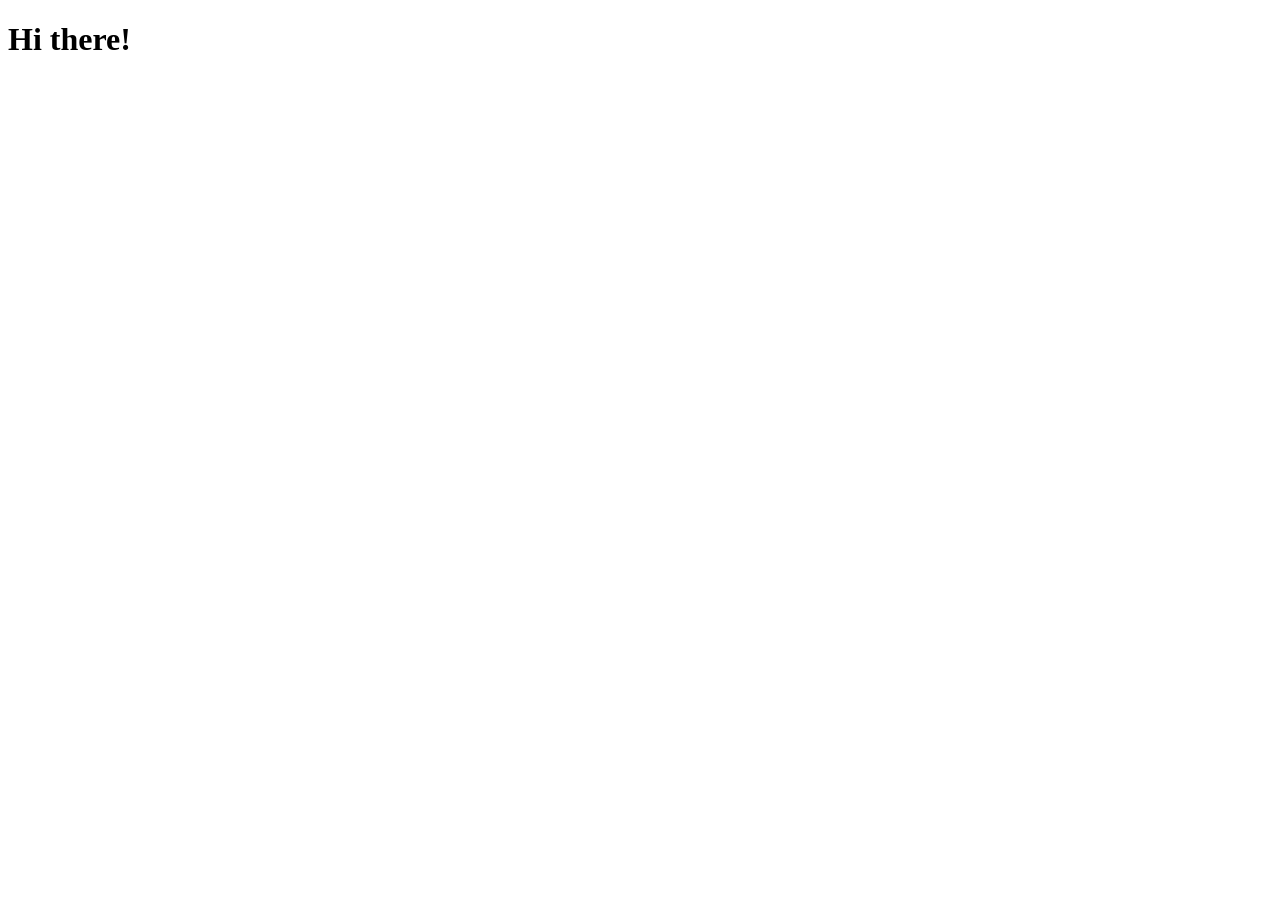
==== index.html @ 9d3f0e47 "Create index.html" ====
<!DOCTYPE html>
<html lang="en">
<head>
  <meta charset="UTF-8">
  <meta name="viewport" content="width=device-width, initial-scale=1.0">
  <title>My Portfolio</title>
</head>
<body>
  <h1>Hi there!</h1>
</body>
</html>
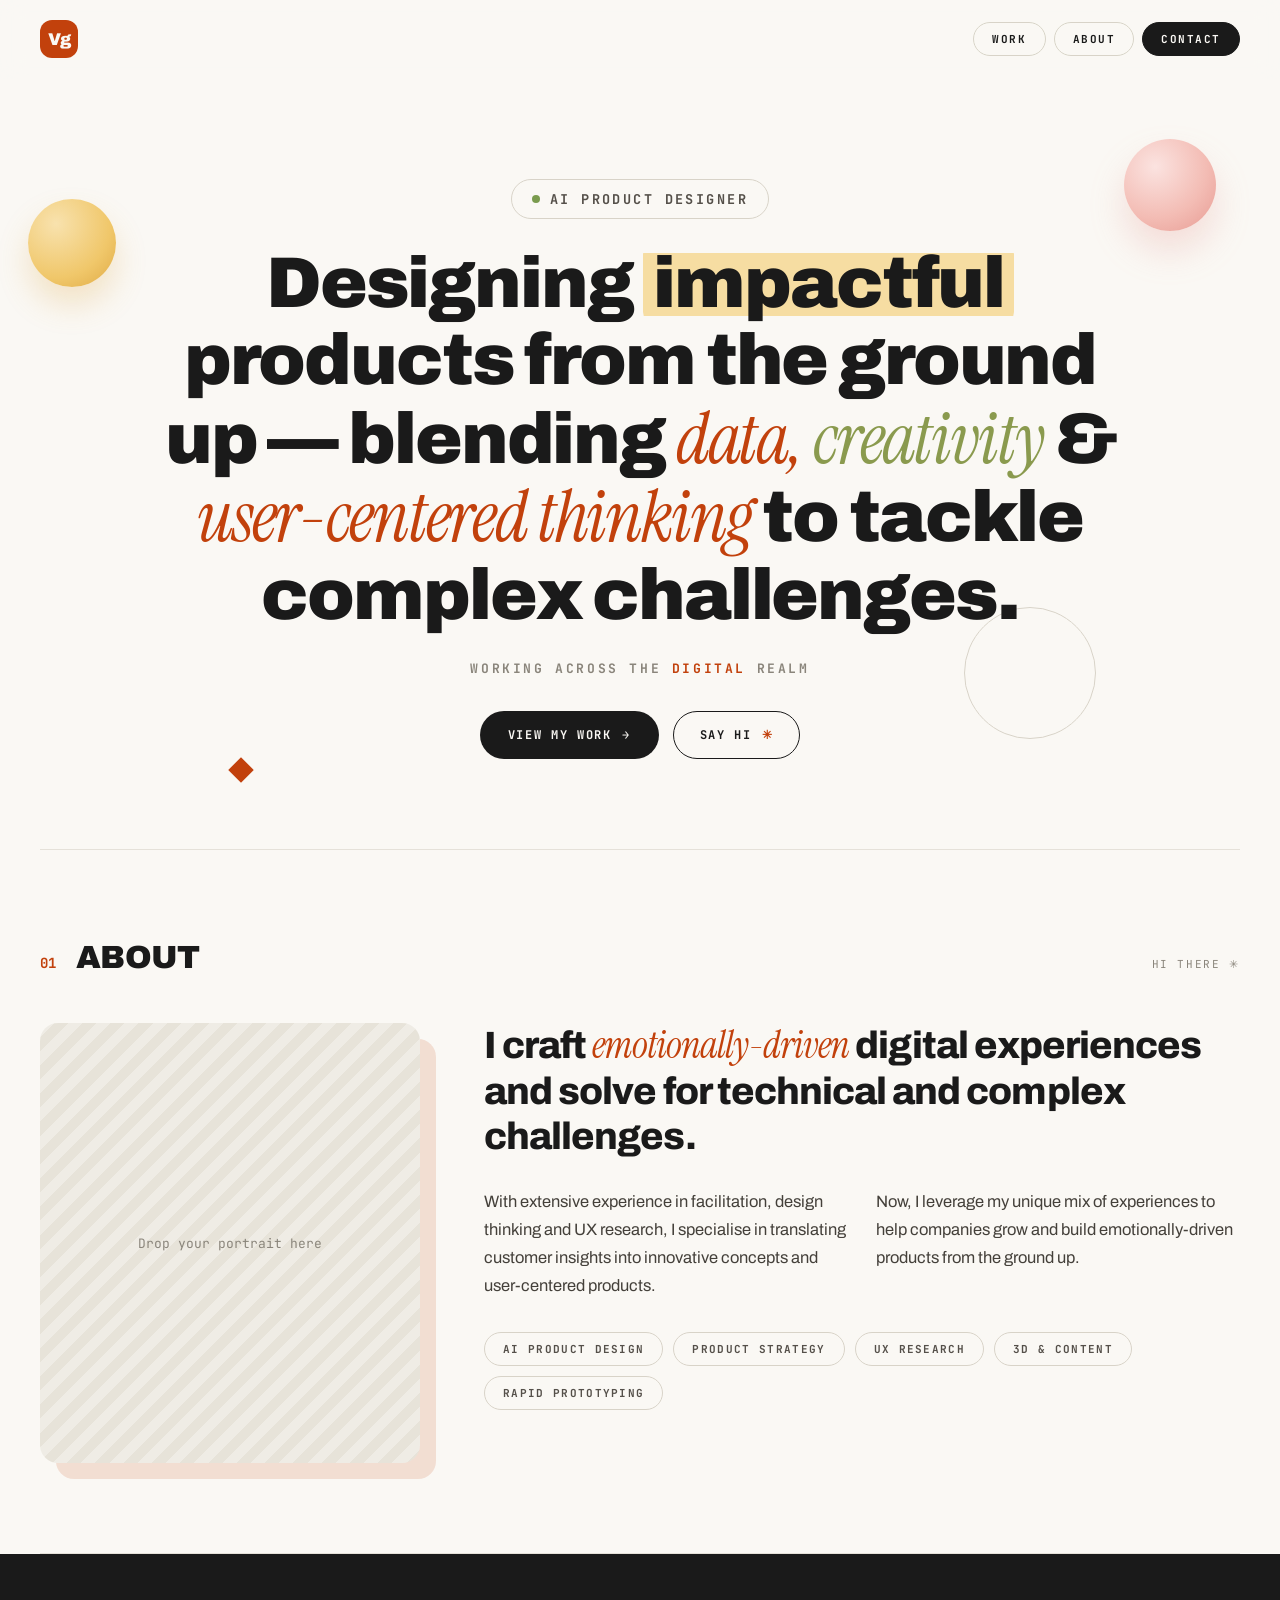
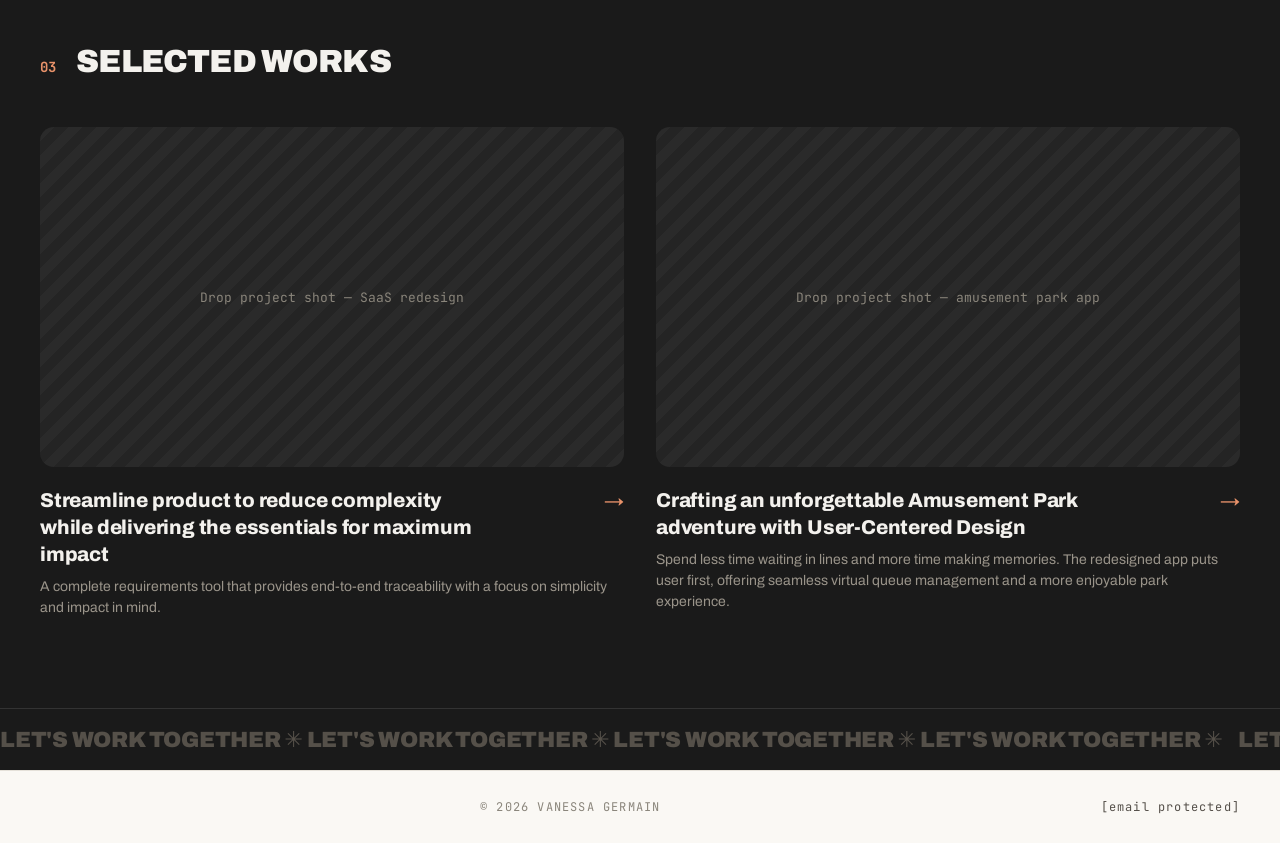
==== commit a4ad7b3c: "Homepage (attempt 1)" ====
--- a/index.html
+++ b/index.html
@@ -1,11 +1,120 @@
 <!DOCTYPE html>
 <html lang="en">
 <head>
-  <meta charset="UTF-8">
-  <meta name="viewport" content="width=device-width, initial-scale=1.0">
-  <title>My Portfolio</title>
+<meta charset="utf-8">
+<meta name="viewport" content="width=device-width, initial-scale=1">
+<title>Vanessa Germain — Product Designer</title>
+<link rel="preconnect" href="https://fonts.googleapis.com">
+<link href="https://fonts.googleapis.com/css2?family=Archivo:wght@500;600;800;900&family=Instrument+Serif:ital@0;1&family=JetBrains+Mono:wght@500;700&display=swap" rel="stylesheet">
+<link rel="stylesheet" href="styles.css">
 </head>
 <body>
-  <h1>Hi there!</h1>
+
+<header id="site-header">
+  <a href="#top" id="logo"><span id="logo-badge">Vg</span></a>
+  <nav id="nav">
+    <a href="#work" class="nav-link">WORK</a>
+    <a href="#about" class="nav-link">ABOUT</a>
+    <a href="#contact" class="nav-link nav-link--solid">CONTACT</a>
+  </nav>
+</header>
+
+<main id="top">
+
+  <section id="hero">
+    <div class="plx" data-plx="0.05" style="right:2%;top:60px"><div class="blob blob--pink"></div></div>
+    <div class="plx" data-plx="0.09" style="left:-1%;top:120px"><div class="blob blob--gold"></div></div>
+    <div class="plx" data-plx="0.07" style="right:12%;bottom:110px"><div class="ring"></div></div>
+    <div class="plx" data-plx="0.12" style="left:16%;bottom:70px"><div class="diamond"></div></div>
+
+    <div class="hero-inner">
+      <div class="eyebrow"><span class="dot"></span>AI PRODUCT DESIGNER</div>
+      <h1>Designing <span class="highlight">impactful</span> products from the ground up — blending <span class="serif orange">data,</span> <span class="serif green">creativity</span> &amp; <span class="serif orange">user-centered thinking</span> to tackle complex challenges.</h1>
+      <div class="realm-line">WORKING ACROSS THE <span id="realm-word">DIGITAL</span> REALM</div>
+      <div class="cta-row">
+        <a href="#work" class="btn btn--dark magnet">VIEW MY WORK<span class="arrow">→</span></a>
+        <a href="#contact" class="btn btn--outline magnet">SAY HI <span class="orange">✳</span></a>
+      </div>
+    </div>
+  </section>
+
+  <div class="hr"></div>
+
+  <section id="about">
+    <div class="section-head" data-reveal>
+      <span class="num">01</span>
+      <h2>About</h2>
+      <span class="section-tag">HI THERE ✳</span>
+    </div>
+    <div class="about-grid">
+      <div class="portrait-wrap" data-reveal>
+        <div class="portrait-bg"></div>
+        <div class="portrait-slot">Drop your portrait here</div>
+      </div>
+      <div class="about-copy" data-reveal>
+        <p class="lede">I craft <span class="serif orange">emotionally-driven</span> digital experiences and solve for technical and complex challenges.</p>
+        <div class="two-col">
+          <p>With extensive experience in facilitation, design thinking and UX research, I specialise in translating customer insights into innovative concepts and user-centered products.</p>
+          <p>Now, I leverage my unique mix of experiences to help companies grow and build emotionally-driven products from the ground up.</p>
+        </div>
+        <div class="chips">
+          <span class="chip">AI PRODUCT DESIGN</span>
+          <span class="chip">PRODUCT STRATEGY</span>
+          <span class="chip">UX RESEARCH</span>
+          <span class="chip">3D & CONTENT</span>
+          <span class="chip">RAPID PROTOTYPING</span>
+        </div>
+      </div>
+    </div>
+  </section>
+
+</main>
+
+<section id="work">
+  <div class="work-inner">
+    <div class="section-head" data-reveal>
+      <span class="num num--dark">03</span>
+      <h2 class="light">Selected works</h2>
+    </div>
+    <div class="work-grid">
+      <a href="#work" class="work-card" data-reveal>
+        <div class="work-shot work-shot--a">
+          <div class="img-slot">Drop project shot — SaaS redesign</div>
+        </div>
+        <div class="work-title-row">
+          <div class="work-title">Streamline product to reduce complexity while delivering the essentials for maximum impact</div>
+          <span class="work-arrow">→</span>
+        </div>
+        <div class="work-desc">A complete requirements tool that provides end-to-end traceability with a focus on simplicity and impact in mind.</div>
+      </a>
+      <a href="#work" class="work-card" data-reveal>
+        <div class="work-shot work-shot--b">
+          <div class="img-slot">Drop project shot — amusement park app</div>
+        </div>
+        <div class="work-title-row">
+          <div class="work-title">Crafting an unforgettable Amusement Park adventure with User-Centered Design</div>
+          <span class="work-arrow">→</span>
+        </div>
+        <div class="work-desc">Spend less time waiting in lines and more time making memories. The redesigned app puts user first, offering seamless virtual queue management and a more enjoyable park experience.</div>
+      </a>
+    </div>
+  </div>
+  <div class="marquee-wrap">
+    <div class="marquee">
+      <span>Let's work together ✳ Let's work together ✳ Let's work together ✳ Let's work together ✳&nbsp;</span>
+      <span>Let's work together ✳ Let's work together ✳ Let's work together ✳ Let's work together ✳&nbsp;</span>
+    </div>
+  </div>
+</section>
+
+<footer id="contact">
+  <div class="footer-inner">
+    <div></div>
+    <div>© 2026 VANESSA GERMAIN</div>
+    <a href="/cdn-cgi/l/email-protection#7e191b0c131f171050081f101b0d0d1f4f4f3e19131f1712501d1113"><span class="__cf_email__" data-cfemail="d39496819e929a9dfd85929d96808092e2e293949e929a9ffd909c9e">[email&#160;protected]</span></a>
+  </div>
+</footer>
+
+<script data-cfasync="false" src="/cdn-cgi/scripts/5c5dd728/cloudflare-static/email-decode.min.js"></script><script src="script.js"></script>
 </body>
 </html>
--- a/styles.css
+++ b/styles.css
@@ -0,0 +1,110 @@
+html{scroll-behavior:smooth}
+body{margin:0;background:#faf8f4;color:#1a1a1a;font-family:Archivo,system-ui,sans-serif;-webkit-font-smoothing:antialiased}
+a{color:#1a1a1a;text-decoration:none}
+a:hover{color:#c2410c}
+::selection{background:#c2410c;color:#fff}
+
+@keyframes fadeIn{from{opacity:0}to{opacity:1}}
+@keyframes rise{from{transform:translateY(110%)}to{transform:translateY(0)}}
+@keyframes marquee{from{transform:translateX(0)}to{transform:translateX(-50%)}}
+@keyframes floatY{from{transform:translateY(-10px)}to{transform:translateY(14px)}}
+@keyframes spinRing{from{transform:rotateX(68deg) rotateZ(0deg)}to{transform:rotateX(68deg) rotateZ(360deg)}}
+@keyframes floatSpin{from{transform:translateY(-8px) rotate(0deg)}to{transform:translateY(10px) rotate(180deg)}}
+@keyframes blob{0%,100%{border-radius:58% 42% 55% 45%/50% 58% 42% 50%;transform:translateY(-6px) rotate(-3deg)}33%{border-radius:45% 55% 48% 52%/58% 44% 56% 42%;transform:translateY(6px) rotate(2deg)}66%{border-radius:52% 48% 60% 40%/45% 55% 45% 55%;transform:translateY(-2px) rotate(-1deg)}}
+@keyframes revealUp{from{opacity:0;transform:translateY(28px)}to{opacity:1;transform:translateY(0)}}
+@supports (animation-timeline: view()) {
+  [data-reveal]{animation:revealUp .01s both;animation-timeline:view();animation-range:entry 5% entry 35%}
+}
+
+#site-header{position:sticky;top:0;z-index:50;display:flex;justify-content:space-between;align-items:center;padding:20px 40px;background:rgba(250,248,244,.85);backdrop-filter:blur(12px);border-bottom:1px solid transparent;transition:padding .35s ease,border-color .35s ease}
+#site-header.scrolled{padding:12px 40px;border-bottom-color:#e5e1d9}
+#logo{display:inline-flex;align-items:center;gap:12px}
+#logo-badge{display:inline-flex;align-items:center;justify-content:center;width:38px;height:38px;background:#c2410c;color:#faf8f4;border-radius:12px;font-weight:900;font-size:17px;letter-spacing:-.04em;transition:transform .35s cubic-bezier(.2,.7,.2,1),border-radius .35s}
+#logo:hover #logo-badge{transform:rotate(-8deg) scale(1.06);border-radius:50%}
+#nav{display:flex;gap:8px}
+.nav-link{border:1px solid #d8d3c8;border-radius:999px;padding:9px 18px;font-family:'JetBrains Mono',monospace;font-weight:700;font-size:11px;letter-spacing:.14em;transition:transform .2s,border-color .2s;display:inline-block}
+.nav-link:hover{border-color:#1a1a1a;transform:translateY(-1px)}
+.nav-link--solid{border-color:#1a1a1a;background:#1a1a1a;color:#faf8f4}
+.nav-link--solid:hover{color:#faf8f4}
+
+main,#work>.work-inner,footer .footer-inner{max-width:1200px;margin:0 auto}
+#top{max-width:1200px;margin:0 auto;padding:0 40px}
+
+#hero{position:relative;padding:100px 0 90px;perspective:1000px}
+.plx{position:absolute;pointer-events:none;will-change:transform}
+.blob{width:92px;height:92px;border-radius:100px}
+.blob--pink{background:radial-gradient(circle at 34% 30%,#fbe3e0,#f3bcb4 58%,#e79a92);box-shadow:0 20px 34px rgba(231,154,146,.28);animation:blob 11s ease-in-out infinite}
+.blob--gold{width:88px;height:88px;border-radius:50%;background:radial-gradient(circle at 32% 28%,#f8e2ae,#f0c76a 62%,#dfa943);box-shadow:0 18px 30px rgba(223,169,67,.25);animation:floatY 7s ease-in-out infinite alternate}
+.ring{width:130px;height:130px;border-radius:50%;border:1.5px solid #d8d3c8;animation:spinRing 16s linear infinite}
+.diamond{width:18px;height:18px;background:#c2410c;transform:rotate(45deg);animation:floatSpin 9s ease-in-out infinite alternate}
+
+.hero-inner{position:relative;z-index:1;text-align:center;max-width:1000px;margin:0 auto}
+.eyebrow{display:inline-flex;align-items:center;gap:10px;border:1px solid #d8d3c8;border-radius:999px;padding:10px 20px;background:rgba(250,248,244,.7);font-family:'JetBrains Mono',monospace;font-weight:700;font-size:13.5px;letter-spacing:.18em;color:#55504a;animation:rise .8s cubic-bezier(.2,.7,.2,1) both .1s}
+.dot{width:8px;height:8px;border-radius:50%;background:rgb(122,155,78)}
+h1{margin:26px 0 0;font-weight:900;font-size:clamp(42px,5.6vw,72px);line-height:1.08;letter-spacing:-.03em;animation:fadeIn .9s ease both .25s}
+.highlight{background:linear-gradient(180deg,transparent 12%,#f6dda2 12%,#f6dda2 92%,transparent 92%);border-radius:10px;padding:0 10px}
+.serif{font-family:'Instrument Serif',Georgia,serif;font-style:italic;font-weight:400}
+.orange{color:#c2410c}
+.green{color:#8a9a4e}
+.realm-line{margin:26px 0 0;font-family:'JetBrains Mono',monospace;font-weight:700;font-size:13px;letter-spacing:.2em;color:#8a857b;animation:fadeIn 1s ease both .6s}
+#realm-word{display:inline-block;color:#c2410c;transition:opacity .28s ease,transform .28s ease}
+#realm-word.fade-out{opacity:0;transform:translateY(6px)}
+.cta-row{display:flex;justify-content:center;gap:14px;align-items:center;flex-wrap:wrap;margin-top:34px;animation:fadeIn 1s ease both .85s}
+.btn{display:inline-flex;align-items:center;gap:10px;border-radius:999px;padding:16px 28px;font-family:'JetBrains Mono',monospace;font-weight:700;font-size:12px;letter-spacing:.14em;transition:transform .25s cubic-bezier(.2,.7,.2,1),background .25s,color .25s}
+.btn--dark{background:#1a1a1a;color:#faf8f4}
+.btn--dark:hover{background:#c2410c;color:#fff}
+.btn--outline{border:1.5px solid #1a1a1a;color:#1a1a1a;padding:15px 26px}
+.btn--outline:hover{background:#1a1a1a;color:#faf8f4}
+.arrow{display:inline-block;transition:transform .25s}
+
+.hr{max-width:1200px;margin:0 auto;border-top:1px solid #e5e1d9}
+
+#about{padding:90px 0;border-bottom:1px solid #e5e1d9;max-width:1200px;margin:0 auto}
+.section-head{display:flex;gap:20px;align-items:baseline}
+.num{font-family:'JetBrains Mono',monospace;font-weight:700;font-size:14px;color:#c2410c}
+.num--dark{color:#e8926a}
+h2{margin:0;font-weight:900;font-size:32px;letter-spacing:-.02em;text-transform:uppercase}
+h2.light{color:#f3f1ed}
+.section-tag{margin-left:auto;font-family:'JetBrains Mono',monospace;font-size:11px;letter-spacing:.15em;color:#8a857b}
+.about-grid{display:grid;grid-template-columns:380px minmax(0,1fr);gap:64px;margin-top:48px;align-items:start}
+.portrait-wrap{position:relative}
+.portrait-bg{position:absolute;inset:16px -16px -16px 16px;background:#c2410c;border-radius:18px;opacity:.14}
+.portrait-slot{position:relative;width:380px;height:440px;border-radius:18px;background:repeating-linear-gradient(135deg,#efece5,#efece5 10px,#e7e3d9 10px,#e7e3d9 20px);display:flex;align-items:center;justify-content:center;text-align:center;padding:20px;box-sizing:border-box;font-family:'JetBrains Mono',monospace;font-size:13px;color:#8a857b}
+.about-copy{min-width:0}
+.lede{margin:0;font-weight:800;font-size:clamp(26px,3vw,38px);line-height:1.2;letter-spacing:-.025em;color:#1a1a1a;text-wrap:pretty}
+.two-col{display:grid;grid-template-columns:repeat(2,minmax(0,1fr));gap:28px;margin-top:28px;font-size:16.5px;line-height:1.7;color:#44403a}
+.two-col p{margin:0}
+.chips{display:flex;flex-wrap:wrap;gap:10px;margin-top:32px}
+.chip{border:1px solid #d8d3c8;border-radius:999px;padding:9px 18px;font-family:'JetBrains Mono',monospace;font-weight:700;font-size:11px;letter-spacing:.12em;color:#55504a;transition:all .25s;display:inline-block}
+.chip:hover{border-color:#c2410c;color:#c2410c;transform:translateY(-2px)}
+
+#work{background:#1a1a1a;color:#f3f1ed}
+.work-inner{padding:90px 40px;margin-bottom:0}
+.work-inner .section-head{margin-bottom:48px}
+.work-grid{display:grid;grid-template-columns:repeat(2,minmax(0,1fr));gap:32px}
+.work-card{display:block;min-width:0;color:#f3f1ed}
+.work-card:hover{color:#f3f1ed}
+.work-shot{border-radius:14px;overflow:hidden;background:#242424;transition:transform .45s cubic-bezier(.2,.7,.2,1)}
+.work-shot--a:hover{transform:scale(1.02) rotate(-.4deg)}
+.work-shot--b:hover{transform:scale(1.02) rotate(.4deg)}
+.img-slot{width:100%;height:340px;box-sizing:border-box;display:flex;align-items:center;justify-content:center;text-align:center;padding:20px;background:repeating-linear-gradient(135deg,#2a2a2a,#2a2a2a 10px,#242424 10px,#242424 20px);font-family:'JetBrains Mono',monospace;font-size:13px;color:#8a857b}
+.work-title-row{display:flex;justify-content:space-between;gap:16px;margin-top:20px;align-items:baseline}
+.work-title{font-weight:800;font-size:20px;line-height:1.35;letter-spacing:-.01em;max-width:440px}
+.work-arrow{color:#e8926a;font-size:20px;transition:transform .3s}
+.work-card:hover .work-arrow{transform:translateX(6px)}
+.work-desc{margin-top:8px;font-size:14px;color:#9a948a;line-height:1.5}
+
+.marquee-wrap{border-top:1px solid #333;overflow:hidden;padding:18px 0;white-space:nowrap}
+.marquee{display:inline-flex;animation:marquee 22s linear infinite}
+.marquee span{font-weight:900;font-size:22px;letter-spacing:-.01em;text-transform:uppercase;color:#555049;padding-right:12px}
+
+footer{border-top:1px solid #e5e1d9}
+.footer-inner{padding:28px 40px;display:flex;justify-content:space-between;align-items:center;gap:20px;flex-wrap:wrap;font-family:'JetBrains Mono',monospace;font-size:12px;letter-spacing:.1em;color:#8a857b}
+.footer-inner a{color:#55504a}
+
+@media (max-width:860px){
+  .about-grid{grid-template-columns:1fr}
+  .portrait-slot{width:100%}
+  .work-grid{grid-template-columns:1fr}
+  .two-col{grid-template-columns:1fr}
+}
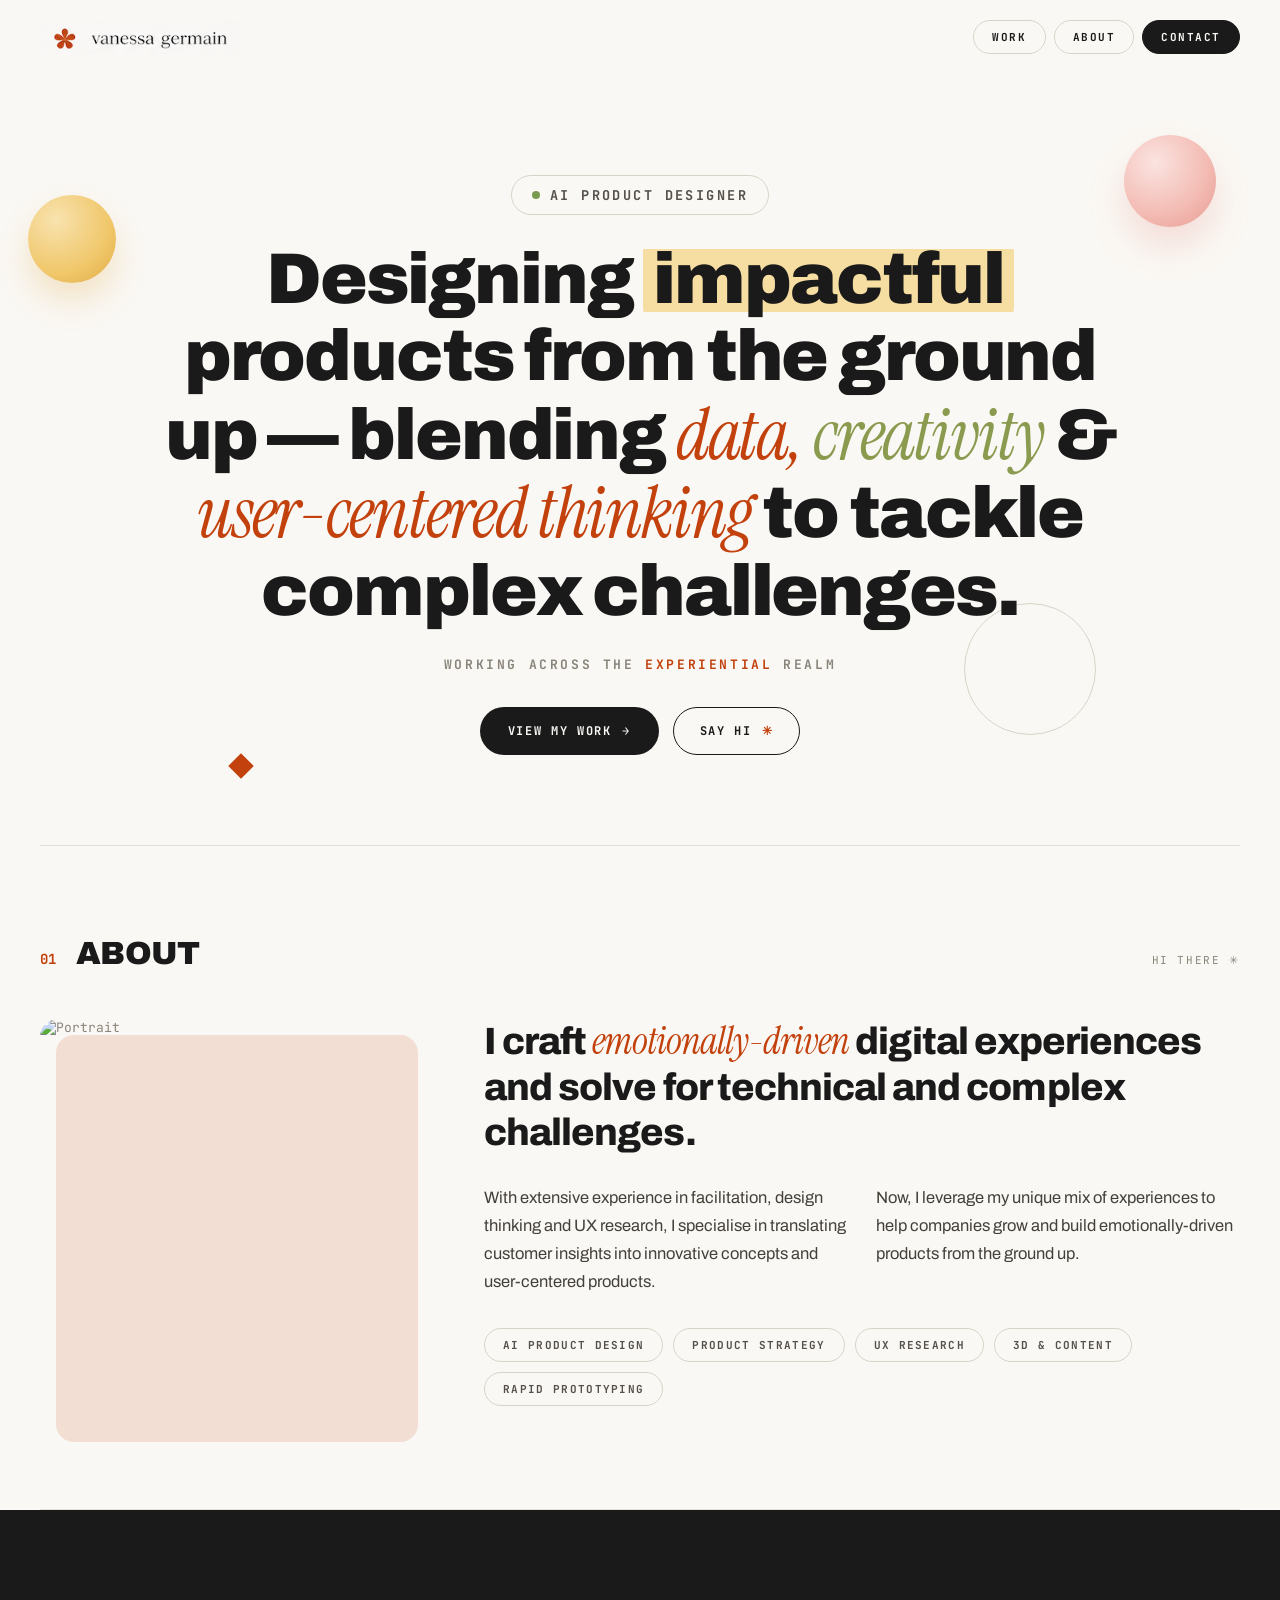
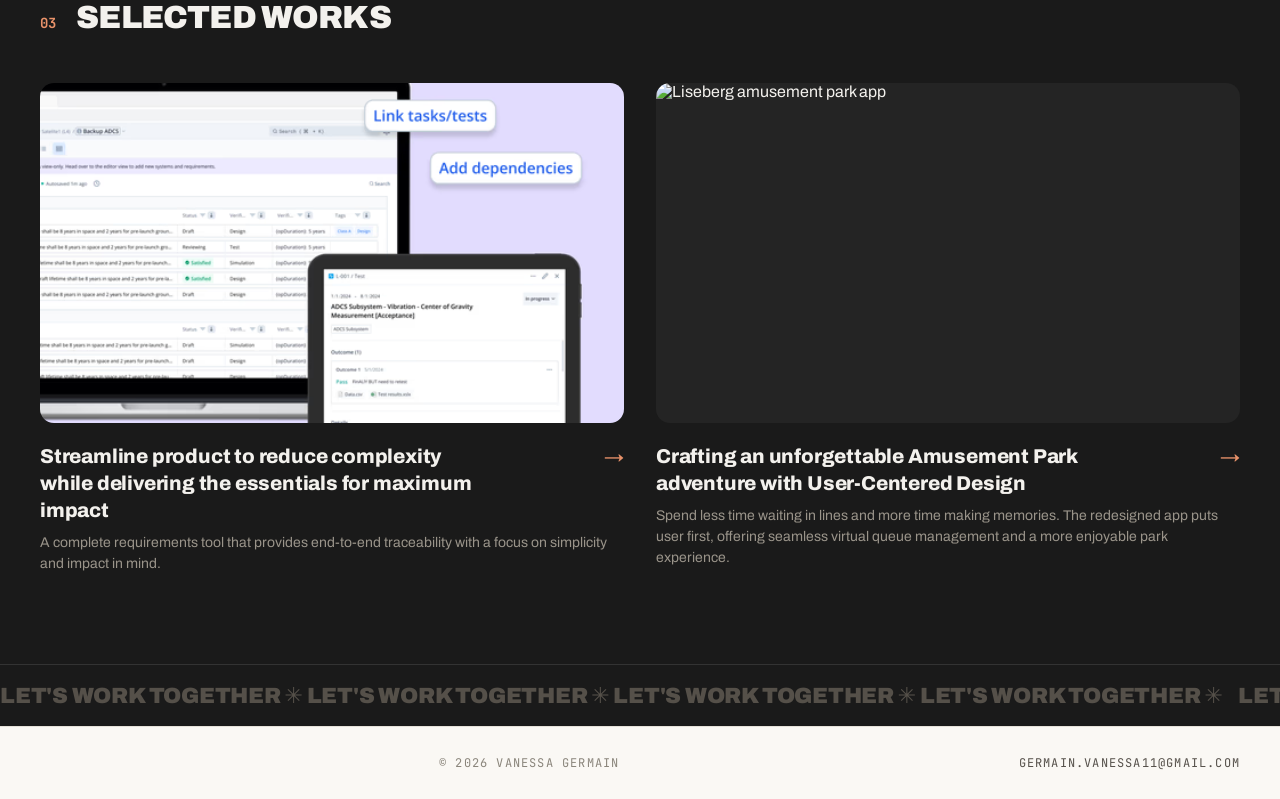
==== commit bec7d910: "Add files via upload" ====
--- a/index.html
+++ b/index.html
@@ -11,7 +11,7 @@
 <body>
 
 <header id="site-header">
-  <a href="#top" id="logo"><span id="logo-badge">Vg</span></a>
+  <a href="#top" id="logo" onclick="window.scrollTo({top:0,behavior:'smooth'})"><img id="logo-img" src="assets/logo.png" alt="Vanessa Germain"></a>
   <nav id="nav">
     <a href="#work" class="nav-link">WORK</a>
     <a href="#about" class="nav-link">ABOUT</a>
@@ -48,8 +48,8 @@
     </div>
     <div class="about-grid">
       <div class="portrait-wrap" data-reveal>
-        <div class="portrait-bg"></div>
-        <div class="portrait-slot">Drop your portrait here</div>
+        <div class="portrait-bg" style="width: 362px; height: 407px"></div>
+        <img class="portrait-slot" src="./screenshot-2026-07-20-at-2-49-34-pm-mrt823f6-6582.png" alt="Portrait" width="1260" height="1436" style="width: 356px; height: 400px; aspect-ratio: 1260 / 1436; object-fit: fill">
       </div>
       <div class="about-copy" data-reveal>
         <p class="lede">I craft <span class="serif orange">emotionally-driven</span> digital experiences and solve for technical and complex challenges.</p>
@@ -79,7 +79,7 @@
     <div class="work-grid">
       <a href="#work" class="work-card" data-reveal>
         <div class="work-shot work-shot--a">
-          <div class="img-slot">Drop project shot — SaaS redesign</div>
+          <img class="work-img" src="assets/requirements.avif" alt="Requirements traceability tool">
         </div>
         <div class="work-title-row">
           <div class="work-title">Streamline product to reduce complexity while delivering the essentials for maximum impact</div>
@@ -87,9 +87,9 @@
         </div>
         <div class="work-desc">A complete requirements tool that provides end-to-end traceability with a focus on simplicity and impact in mind.</div>
       </a>
-      <a href="#work" class="work-card" data-reveal>
+      <a href="liseberg.html" class="work-card" data-cs="liseberg.html" data-reveal>
         <div class="work-shot work-shot--b">
-          <div class="img-slot">Drop project shot — amusement park app</div>
+          <img class="work-img" src="./liseberg-2--mrt8ijnk-xl97.png" alt="Liseberg amusement park app" width="1752" height="1020" style="width: 100%; height: 100%; aspect-ratio: 1752 / 1020; object-fit: fill">
         </div>
         <div class="work-title-row">
           <div class="work-title">Crafting an unforgettable Amusement Park adventure with User-Centered Design</div>
@@ -111,10 +111,16 @@
   <div class="footer-inner">
     <div></div>
     <div>© 2026 VANESSA GERMAIN</div>
-    <a href="/cdn-cgi/l/email-protection#7e191b0c131f171050081f101b0d0d1f4f4f3e19131f1712501d1113"><span class="__cf_email__" data-cfemail="d39496819e929a9dfd85929d96808092e2e293949e929a9ffd909c9e">[email&#160;protected]</span></a>
+    <a href="mailto:germain.vanessa11@gmail.com">GERMAIN.VANESSA11@GMAIL.COM</a>
   </div>
 </footer>
 
-<script data-cfasync="false" src="/cdn-cgi/scripts/5c5dd728/cloudflare-static/email-decode.min.js"></script><script src="script.js"></script>
+<div id="cs-overlay" aria-hidden="true">
+  <button id="cs-close" aria-label="Close case study"><span class="cs-close-arrow">←</span> CLOSE</button>
+  <div id="cs-loader"><span class="cs-spinner"></span></div>
+  <iframe id="cs-frame" title="Case study" loading="lazy"></iframe>
+</div>
+
+<script src="script.js"></script>
 </body>
 </html>
--- a/styles.css
+++ b/styles.css
@@ -21,6 +21,8 @@
 #logo{display:inline-flex;align-items:center;gap:12px}
 #logo-badge{display:inline-flex;align-items:center;justify-content:center;width:38px;height:38px;background:#c2410c;color:#faf8f4;border-radius:12px;font-weight:900;font-size:17px;letter-spacing:-.04em;transition:transform .35s cubic-bezier(.2,.7,.2,1),border-radius .35s}
 #logo:hover #logo-badge{transform:rotate(-8deg) scale(1.06);border-radius:50%}
+#logo-img{height:34px;width:auto;display:block;transition:transform .2s}
+#logo:hover #logo-img{transform:scale(1.04)}
 #nav{display:flex;gap:8px}
 .nav-link{border:1px solid #d8d3c8;border-radius:999px;padding:9px 18px;font-family:'JetBrains Mono',monospace;font-weight:700;font-size:11px;letter-spacing:.14em;transition:transform .2s,border-color .2s;display:inline-block}
 .nav-link:hover{border-color:#1a1a1a;transform:translateY(-1px)}
@@ -69,7 +71,7 @@
 .about-grid{display:grid;grid-template-columns:380px minmax(0,1fr);gap:64px;margin-top:48px;align-items:start}
 .portrait-wrap{position:relative}
 .portrait-bg{position:absolute;inset:16px -16px -16px 16px;background:#c2410c;border-radius:18px;opacity:.14}
-.portrait-slot{position:relative;width:380px;height:440px;border-radius:18px;background:repeating-linear-gradient(135deg,#efece5,#efece5 10px,#e7e3d9 10px,#e7e3d9 20px);display:flex;align-items:center;justify-content:center;text-align:center;padding:20px;box-sizing:border-box;font-family:'JetBrains Mono',monospace;font-size:13px;color:#8a857b}
+.portrait-slot{position:relative;width:380px;height:440px;border-radius:18px;object-fit:cover;object-position:82% 25%;display:block;box-sizing:border-box;font-family:'JetBrains Mono',monospace;font-size:13px;color:#8a857b}
 .about-copy{min-width:0}
 .lede{margin:0;font-weight:800;font-size:clamp(26px,3vw,38px);line-height:1.2;letter-spacing:-.025em;color:#1a1a1a;text-wrap:pretty}
 .two-col{display:grid;grid-template-columns:repeat(2,minmax(0,1fr));gap:28px;margin-top:28px;font-size:16.5px;line-height:1.7;color:#44403a}
@@ -88,6 +90,7 @@
 .work-shot--a:hover{transform:scale(1.02) rotate(-.4deg)}
 .work-shot--b:hover{transform:scale(1.02) rotate(.4deg)}
 .img-slot{width:100%;height:340px;box-sizing:border-box;display:flex;align-items:center;justify-content:center;text-align:center;padding:20px;background:repeating-linear-gradient(135deg,#2a2a2a,#2a2a2a 10px,#242424 10px,#242424 20px);font-family:'JetBrains Mono',monospace;font-size:13px;color:#8a857b}
+.work-img{display:block;width:100%;height:340px;object-fit:cover}
 .work-title-row{display:flex;justify-content:space-between;gap:16px;margin-top:20px;align-items:baseline}
 .work-title{font-weight:800;font-size:20px;line-height:1.35;letter-spacing:-.01em;max-width:440px}
 .work-arrow{color:#e8926a;font-size:20px;transition:transform .3s}
@@ -108,3 +111,23 @@
   .work-grid{grid-template-columns:1fr}
   .two-col{grid-template-columns:1fr}
 }
+
+/* ===== SPA case-study overlay ===== */
+body.cs-open{position:fixed;left:0;right:0;width:100%;overflow:hidden;background:#e9e4dc}
+#site-header,#top,#work,footer{transition:opacity .55s ease,filter .55s ease,transform .55s cubic-bezier(.2,.7,.2,1)}
+body.cs-open #site-header{opacity:0;pointer-events:none}
+body.cs-open #top,body.cs-open #work,body.cs-open footer{opacity:.25;filter:blur(3px) saturate(.8);transform:scale(.965);pointer-events:none}
+
+#cs-overlay{position:fixed;inset:0;z-index:200;background:#ffffff;transform:translateX(100%);visibility:hidden;box-shadow:-48px 0 100px rgba(60,40,35,.25);transition:transform .55s cubic-bezier(.7,0,.2,1),visibility 0s linear .55s}
+#cs-overlay.open{transform:translateX(0);visibility:visible;transition:transform .6s cubic-bezier(.16,1,.3,1)}
+#cs-frame{width:100%;height:100%;border:0;display:block;background:#ffffff;opacity:0;transition:opacity .45s ease .18s}
+#cs-overlay.loaded #cs-frame{opacity:1}
+#cs-close{position:fixed;top:20px;left:24px;z-index:210;display:inline-flex;align-items:center;gap:8px;border:1px solid #e2d8d3;background:rgba(255,255,255,.85);backdrop-filter:blur(10px);border-radius:999px;padding:11px 18px;font-family:'JetBrains Mono',monospace;font-weight:700;font-size:11px;letter-spacing:.14em;color:#1f1d1c;cursor:pointer;opacity:0;transform:translateX(-12px);transition:opacity .3s ease .3s,transform .3s ease .3s,background .2s,border-color .2s,color .2s}
+#cs-overlay.open #cs-close{opacity:1;transform:translateX(0)}
+#cs-close:hover{border-color:#1f1d1c;background:#1f1d1c;color:#fff}
+.cs-close-arrow{font-size:14px}
+#cs-loader{position:absolute;inset:0;display:flex;align-items:center;justify-content:center;pointer-events:none}
+#cs-overlay.loaded #cs-loader{display:none}
+.cs-spinner{width:34px;height:34px;border-radius:50%;border:3px solid #f3e6e3;border-top-color:#e8506e;animation:csSpin .8s linear infinite}
+@keyframes csSpin{to{transform:rotate(360deg)}}
+@media (prefers-reduced-motion:reduce){#cs-overlay{transition:none}#cs-frame{transition:none;opacity:1}}
